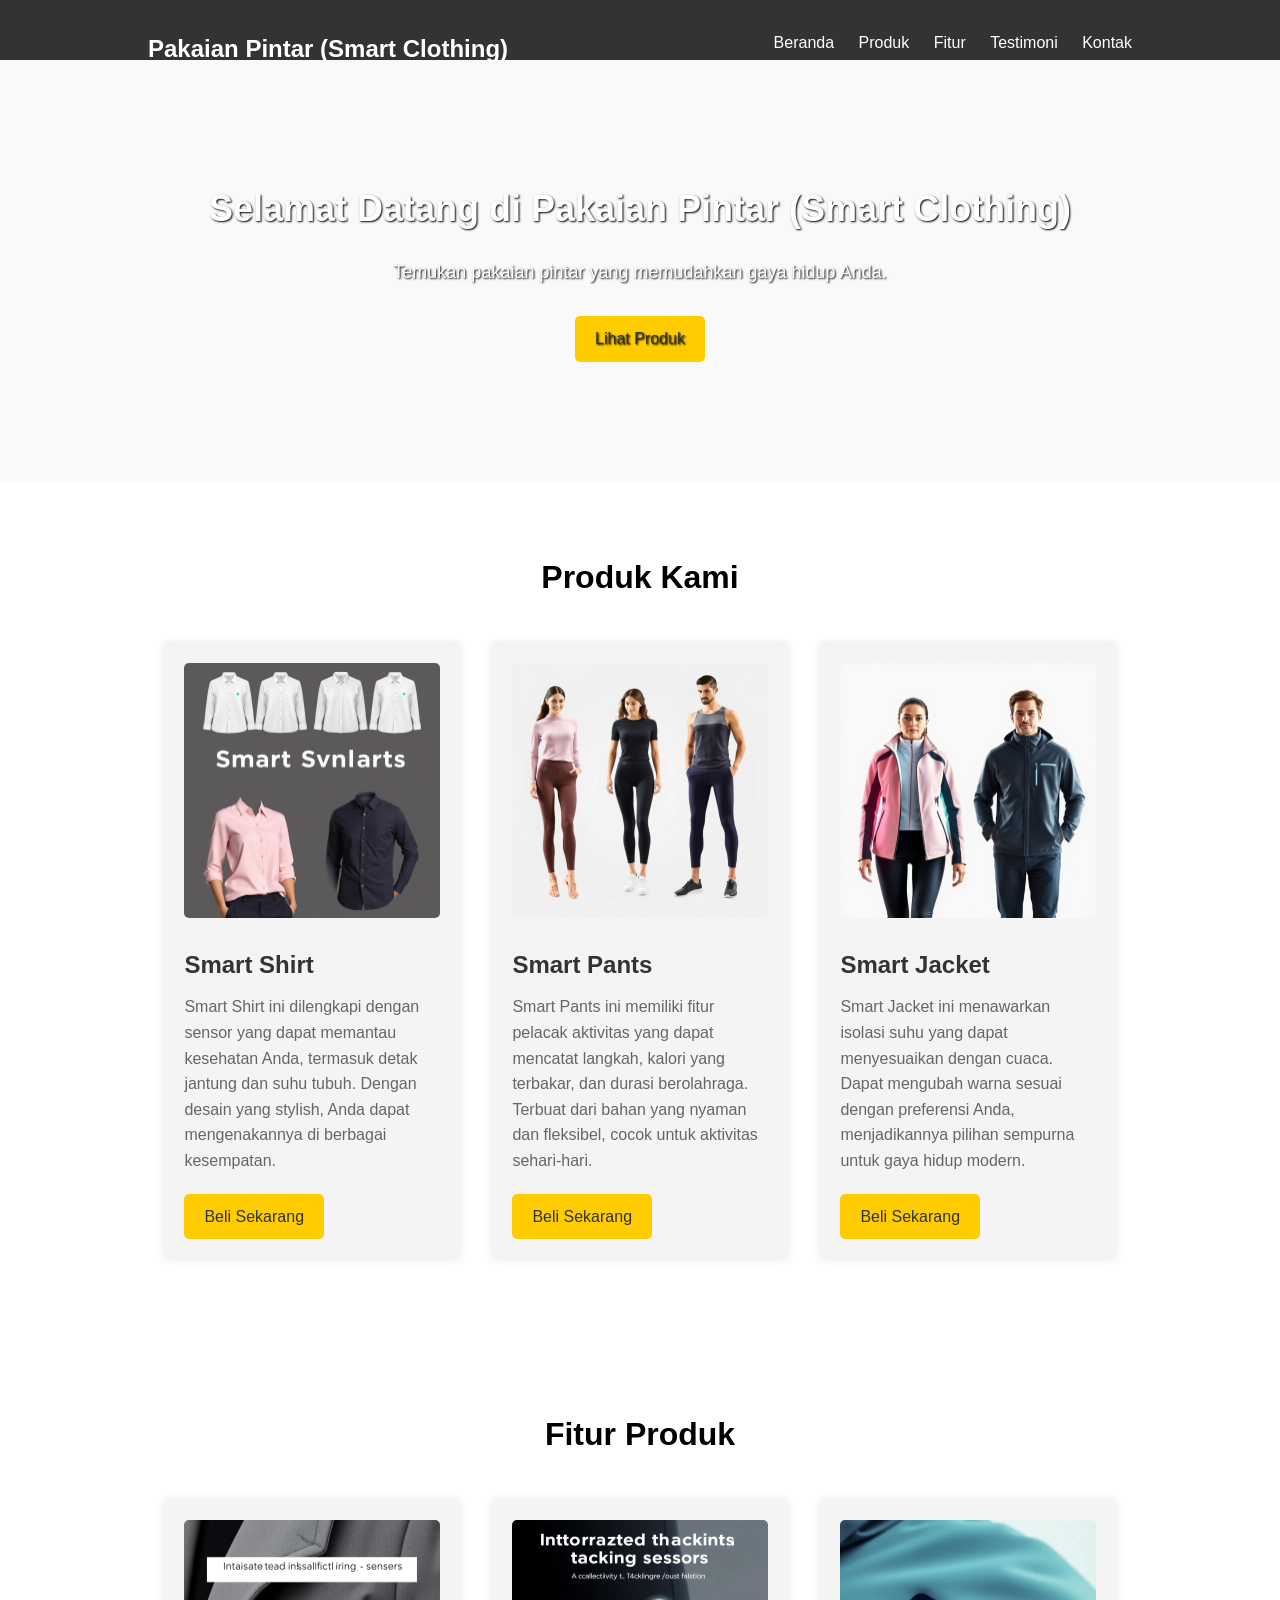
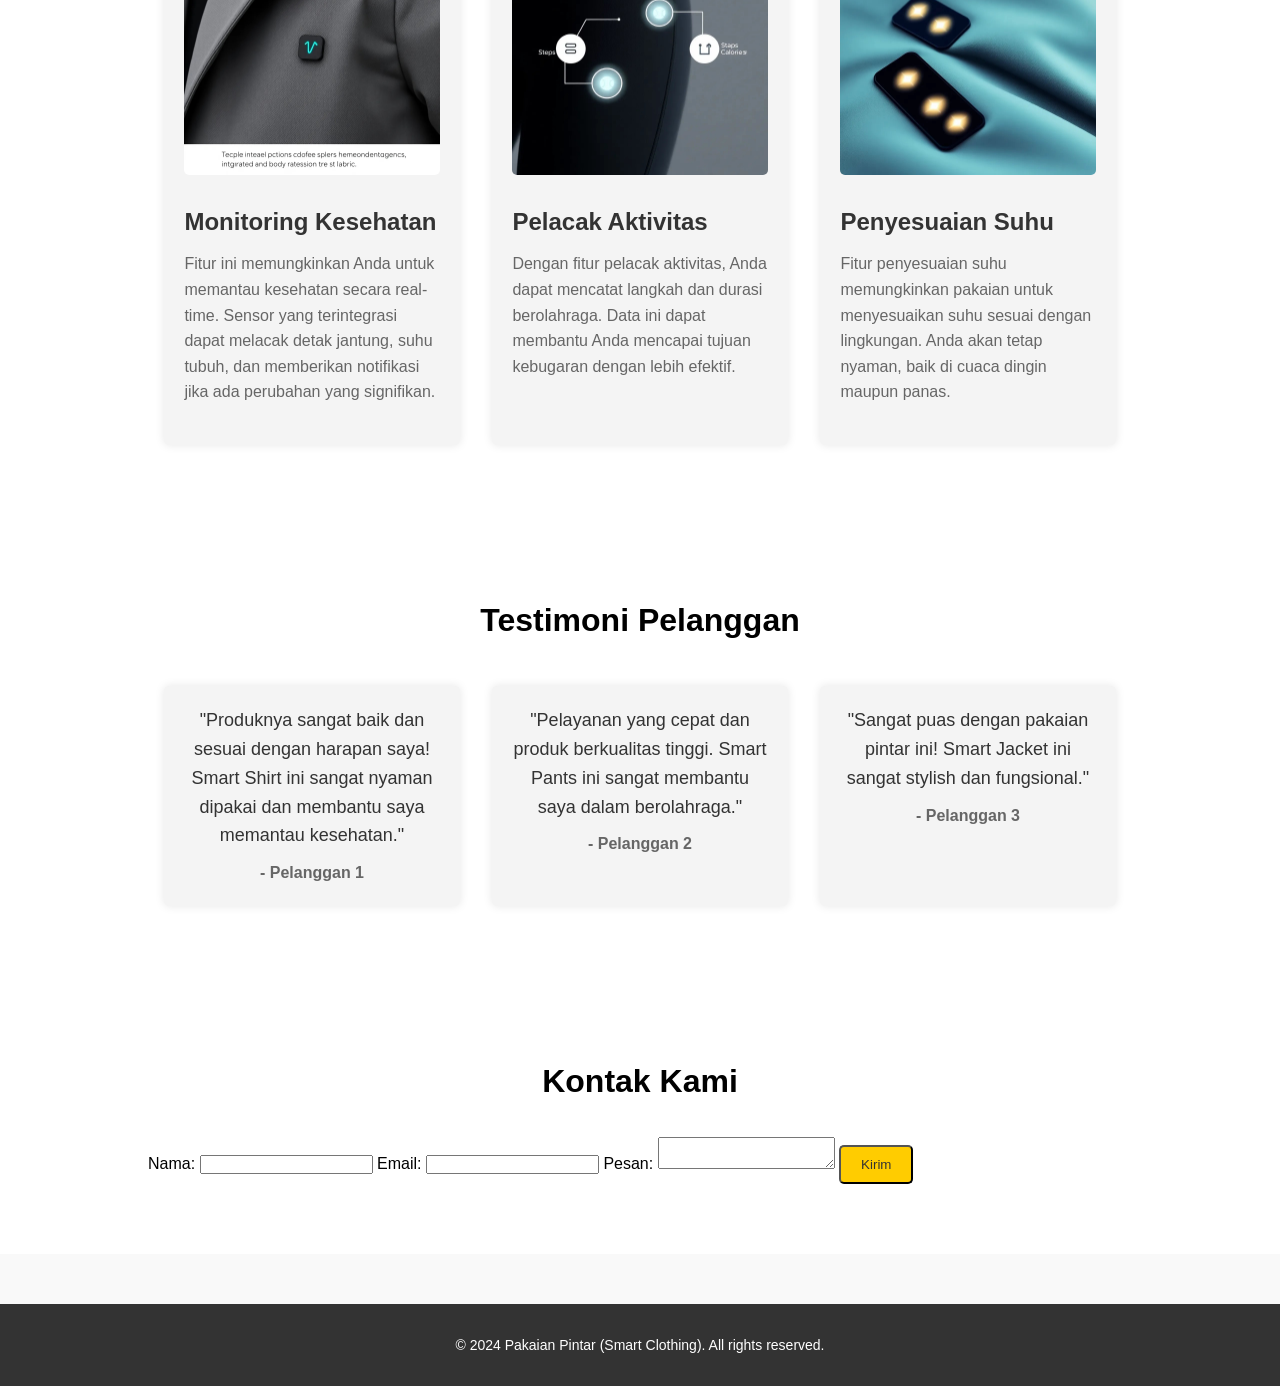
==== Tubes/index.html @ 6e7f2042 "update" ====
<!DOCTYPE html>
<html lang="id">
<head>
    <meta charset="UTF-8">
    <meta name="viewport" content="width=device-width, initial-scale=1.0">
    <title>Pakaian Pintar (Smart Clothing)</title>
    <link rel="stylesheet" href="styles.css">
</head>
<body>
    <header>
        <div class="container">
            <h1>Pakaian Pintar (Smart Clothing)</h1>
            <nav>
                <ul>
                    <li><a href="#home">Beranda</a></li>
                    <li><a href="#produk">Produk</a></li>
                    <li><a href="#fitur">Fitur</a></li>
                    <li><a href="#testimoni">Testimoni</a></li>
                    <li><a href="#kontak">Kontak</a></li>
                </ul>
            </nav>
        </div>
    </header>

    <section id="home" class="hero">
        <div class="container">
            <h2>Selamat Datang di Pakaian Pintar (Smart Clothing)</h2>
            <p>Temukan pakaian pintar yang memudahkan gaya hidup Anda.</p>
            <a href="#produk" class="btn">Lihat Produk</a>
        </div>
    </section>

    <section id="produk" class="produk">
        <div class="container">
            <h2>Produk Kami</h2>
            <div class="produk-list">
                <div class="produk-item">
                    <img src="baju.jpg" alt="Smart Shirt">
                    <h3>Smart Shirt</h3>
                    <p>Smart Shirt ini dilengkapi dengan sensor yang dapat memantau kesehatan Anda, termasuk detak jantung dan suhu tubuh. Dengan desain yang stylish, Anda dapat mengenakannya di berbagai kesempatan.</p>
                    <a href="#" class="btn">Beli Sekarang</a>
                </div>
                <div class="produk-item">
                    <img src="celana.jpg" alt="Smart Pants">
                    <h3>Smart Pants</h3>
                    <p>Smart Pants ini memiliki fitur pelacak aktivitas yang dapat mencatat langkah, kalori yang terbakar, dan durasi berolahraga. Terbuat dari bahan yang nyaman dan fleksibel, cocok untuk aktivitas sehari-hari.</p>
                    <a href="#" class="btn">Beli Sekarang</a>
                </div>
                <div class="produk-item">
                    <img src="jaket.jpg" alt="Smart Jacket">
                    <h3>Smart Jacket</h3>
                    <p>Smart Jacket ini menawarkan isolasi suhu yang dapat menyesuaikan dengan cuaca. Dapat mengubah warna sesuai dengan preferensi Anda, menjadikannya pilihan sempurna untuk gaya hidup modern.</p>
                    <a href="#" class="btn">Beli Sekarang</a>
                </div>
            </div>
        </div>
    </section>

    <section id="fitur" class="fitur">
        <div class="container">
            <h2>Fitur Produk</h2>
            <div class="fitur-list">
                <div class="fitur-item">
                    <img src="jantung.jpg" alt="Fitur Monitoring Kesehatan">
                    <h3>Monitoring Kesehatan</h3>
                    <p>Fitur ini memungkinkan Anda untuk memantau kesehatan secara real-time. Sensor yang terintegrasi dapat melacak detak jantung, suhu tubuh, dan memberikan notifikasi jika ada perubahan yang signifikan.</p>
                </div>
                <div class="fitur-item">
                    <img src="kalori.jpg" alt="Fitur Pelacak Aktivitas">
                    <h3>Pelacak Aktivitas</h3>
                    <p>Dengan fitur pelacak aktivitas, Anda dapat mencatat langkah dan durasi berolahraga. Data ini dapat membantu Anda mencapai tujuan kebugaran dengan lebih efektif.</p>
                </div>
                <div class="fitur-item">
                    <img src="suhu.jpg" alt="Fitur Penyesuaian Suhu">
                    <h3>Penyesuaian Suhu</h3>
                    <p>Fitur penyesuaian suhu memungkinkan pakaian untuk menyesuaikan suhu sesuai dengan lingkungan. Anda akan tetap nyaman, baik di cuaca dingin maupun panas.</p>
                </div>
            </div>
        </div>
    </section>

    <section id="testimoni" class="testimoni">
        <div class="container">
            <h2>Testimoni Pelanggan</h2>
            <div class="testimoni-list">
                <div class="testimoni-item">
                    <p>"Produknya sangat baik dan sesuai dengan harapan saya! Smart Shirt ini sangat nyaman dipakai dan membantu saya memantau kesehatan."</p>
                    <h3>- Pelanggan 1</h3>
                </div>
                <div class="testimoni-item">
                    <p>"Pelayanan yang cepat dan produk berkualitas tinggi. Smart Pants ini sangat membantu saya dalam berolahraga."</p>
                    <h3>- Pelanggan 2</h3>
                </div>
                <div class="testimoni-item">
                    <p>"Sangat puas dengan pakaian pintar ini! Smart Jacket ini sangat stylish dan fungsional."</p>
                    <h3>- Pelanggan 3</h3>
                </div>
            </div>
        </div>
    </section>

    <section id="kontak" class="kontak">
        <div class="container">
            <h2>Kontak Kami</h2>
            <form id="kontak-form">
                <label for="nama">Nama:</label>
                <input type="text" id="nama" name="nama" required>
                <label for="email">Email:</label>
                <input type="email" id="email" name="email" required>
                <label for="pesan">Pesan:</label>
                <textarea id="pesan" name="pesan" required></textarea>
                <button type="submit" class="btn">Kirim</button>
            </form>
        </div>
    </section>

    <footer>
        <div class="container">
            <p>&copy; 2024 Pakaian Pintar (Smart Clothing). All rights reserved.</p>
        </div>
    </footer>

    <script src="script.js"></script>
</body>
</html>
---- Tubes/styles.css ----
* {
    margin: 0;
    padding: 0;
    box-sizing: border-box;
}

body {
    font-family: 'Arial', sans-serif;
    line-height: 1.6;
    background-color: #f9f9f9;
}

.container {
    width: 80%;
    margin: 0 auto;
    padding: 20px;
}

header {
    background: #333;
    color: #fff;
    padding: 10px 0;
    position: sticky;
    top: 0;
    z-index: 1000;
}

header h1 {
    float: left;
    font-size: 24px;
}

header nav ul {
    list-style: none;
    float: right;
}

header nav ul li {
    display: inline;
    margin-left: 20px;
}

header nav ul li a {
    color: #fff;
    text-decoration: none;
    font-size: 16px;
    transition: color 0.3s;
}

header nav ul li a:hover {
    color: #ffcc00;
}

.hero {
    background: url('https://media.istockphoto.com/id/2116411896/id/foto/ayah-muda-dan-putranya-dengan-kaos-merah-memeluk-bantal-hijau-di-toko-ritel-dengan-senyum.jpg?s=2048x2048&w=is&k=20&c=4e9SXISkM1gYuwvFfKWmS9duzkRAlrBaqNGalY8whbc=') no-repeat center center/cover;
    color: #ffffff;
    text-shadow: 1px 1px 2px #000000;
    text-align: center;
    padding: 100px 0;
}

.hero h2 {
    font-size: 36px;
    margin-bottom: 20px;
}

.hero p {
    font-size: 18px;
    margin-bottom: 30px;
}

.btn {
    display: inline-block;
    padding: 10px 20px;
    background: #ffcc00;
    color: #333;
    text-decoration: none;
    border-radius: 5px;
    transition: background 0.3s;
}

.btn:hover {
    background: #e6b800;
}

.produk, .fitur, .testimoni, .kontak {
    padding: 50px 0;
    background-color: #fff;
}

.produk h2, .fitur h2, .testimoni h2, .kontak h2 {
    text-align: center;
    margin-bottom: 30px;
    font-size: 32px;
}

.produk-list, .fitur-list, .testimoni-list {
    display: flex;
    justify-content: space-around;
    flex-wrap: wrap;
}

.produk-item, .fitur-item, .testimoni-item {
    background: #f4f4f4;
    padding: 20px;
    border-radius: 5px;
    margin: 10px;
    width: 30%;
    box-shadow: 0 0 10px rgba(0, 0, 0, 0.1);
    transition: transform 0.3s;
}

.produk-item:hover, .fitur-item:hover, .testimoni-item:hover {
    transform: translateY(-10px);
}

.produk-item img, .fitur-item img {
    max-width: 100%;
    height: auto;
    margin-bottom: 20px;
    border-radius: 5px;
}

.produk-item h3, .fitur-item h3 {
    font-size: 24px;
    margin-bottom: 10px;
    color: #333;
}

.produk-item p, .fitur-item p {
    margin-bottom: 20px;
    color: #666;
}

.testimoni-item {
    text-align: center;
}

.testimoni-item p {
    font-size: 18px;
    margin-bottom: 10px;
    color: #333;
}

.testimoni-item h3 {
    font-size: 16px;
    color: #666;
}

.kontak-form {
    max-width: 600px;
    margin: 0 auto;
}

.kontak-form label {
    display: block;
    margin-bottom: 5px;
    font-weight: bold;
    color: #333;
}

.kontak-form input, .kontak-form textarea {
    width: 100%;
    padding: 10px;
    margin-bottom: 20px;
    border: 1px solid #ccc;
    border-radius: 5px;
    font-size: 16px;
}

footer {
    background: #333;
    color: #fff;
    text-align: center;
    padding: 10px 0;
    margin-top: 50px;
}

footer p {
    font-size: 14px;
}
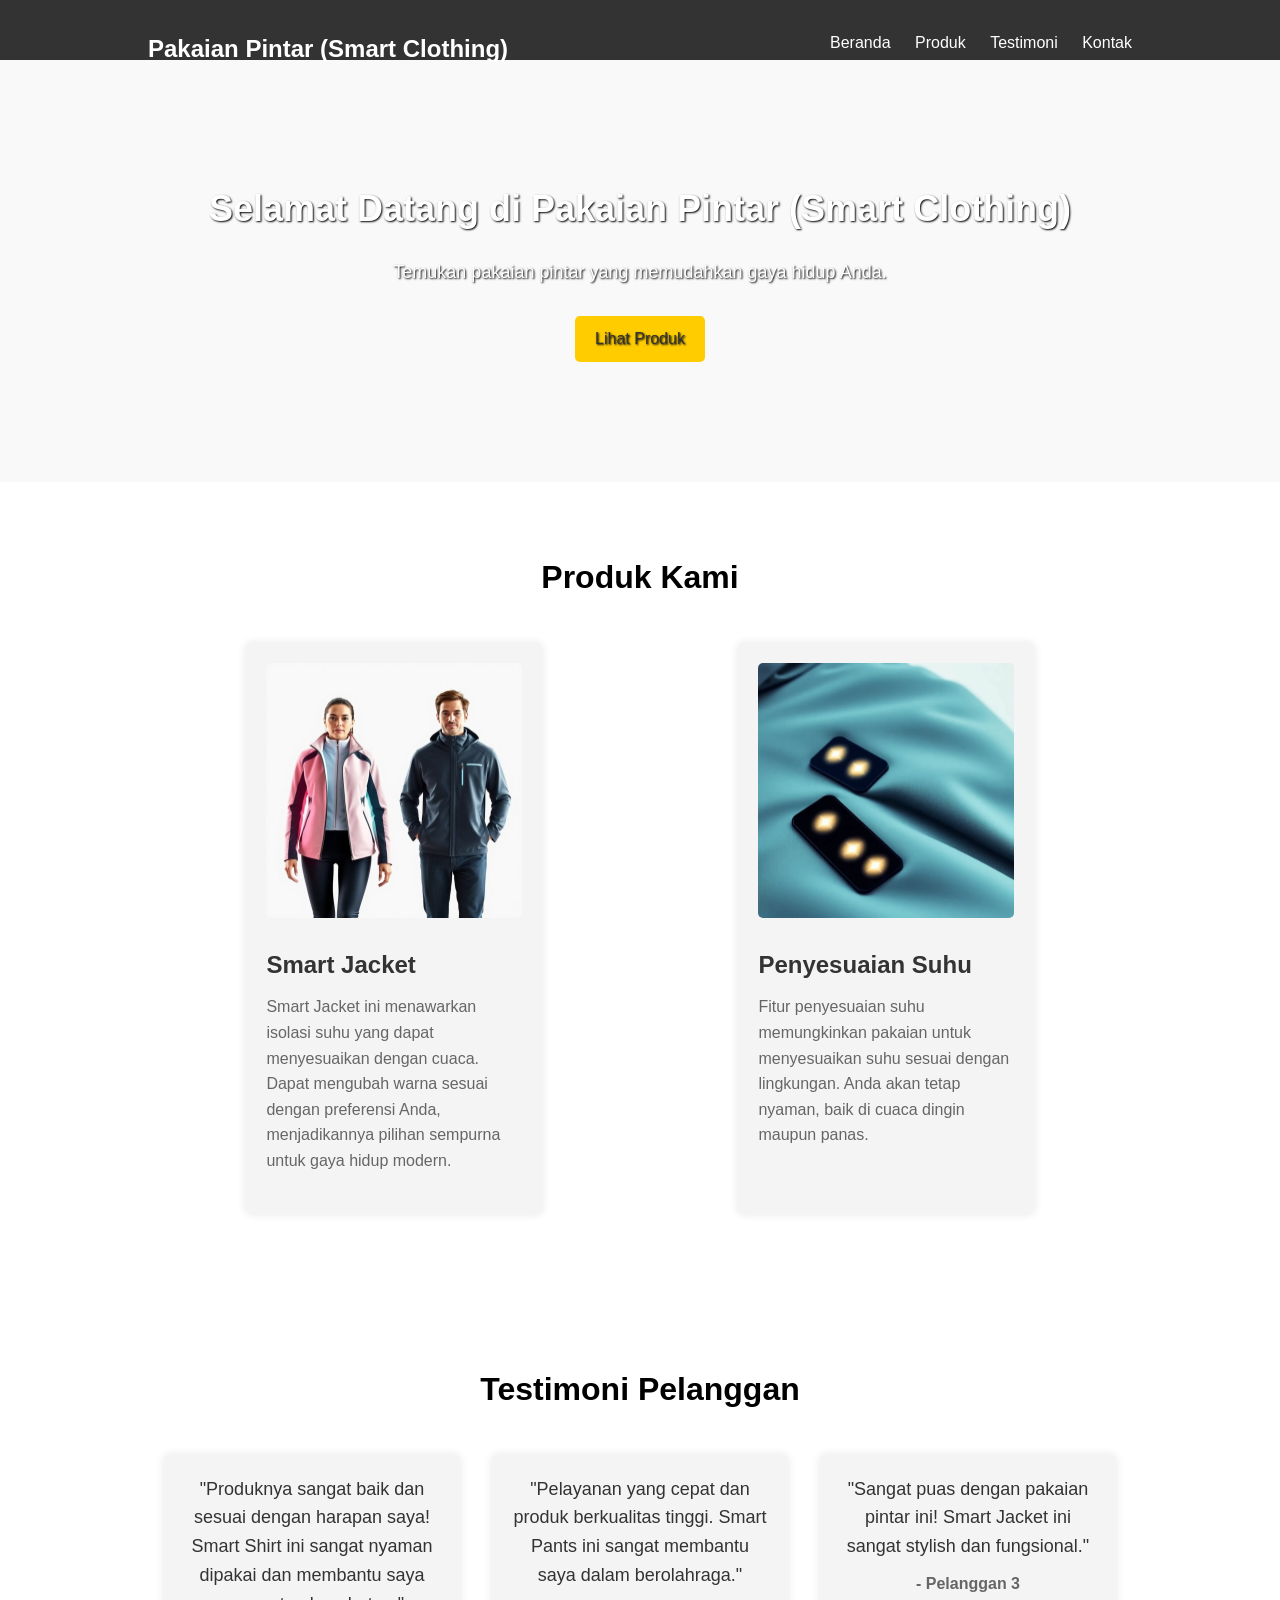
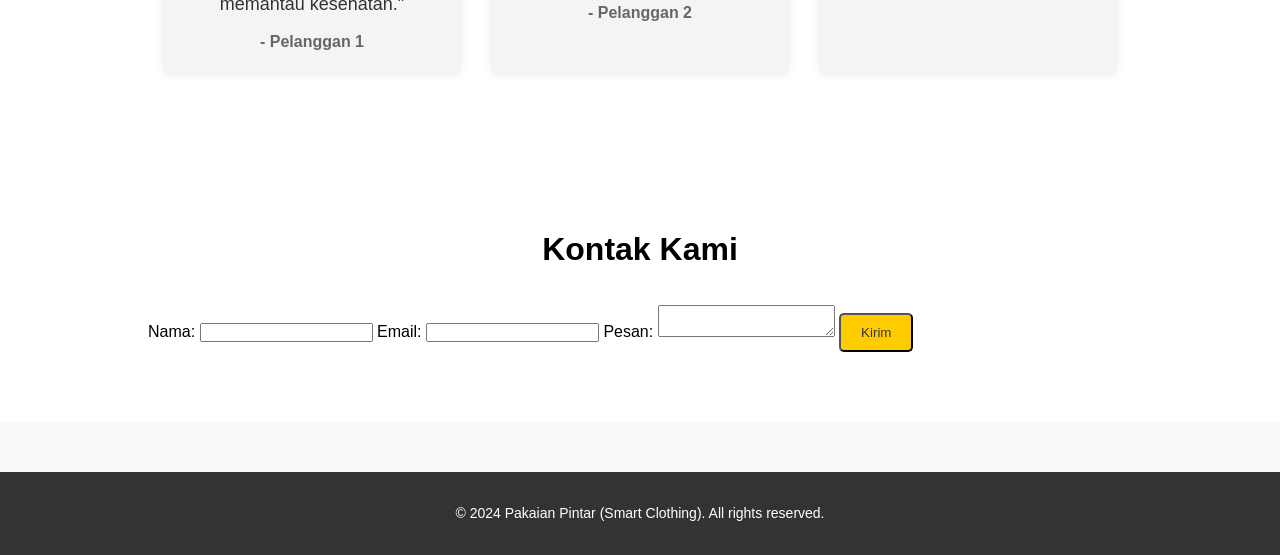
==== commit 455190e4: "update" ====
--- a/Tubes/index.html
+++ b/Tubes/index.html
@@ -13,8 +13,7 @@
             <nav>
                 <ul>
                     <li><a href="#home">Beranda</a></li>
-                    <li><a href="#produk">Produk</a></li>
-                    <li><a href="#fitur">Fitur</a></li>
+                    <li><a href="#produk & fitur">Produk</a></li>
                     <li><a href="#testimoni">Testimoni</a></li>
                     <li><a href="#kontak">Kontak</a></li>
                 </ul>
@@ -26,49 +25,18 @@
         <div class="container">
             <h2>Selamat Datang di Pakaian Pintar (Smart Clothing)</h2>
             <p>Temukan pakaian pintar yang memudahkan gaya hidup Anda.</p>
-            <a href="#produk" class="btn">Lihat Produk</a>
+            <a href="#produk & fitur" class="btn">Lihat Produk</a>
         </div>
     </section>
 
-    <section id="produk" class="produk">
+    <section id="produk & fitur" class="produk">
         <div class="container">
             <h2>Produk Kami</h2>
             <div class="produk-list">
                 <div class="produk-item">
-                    <img src="baju.jpg" alt="Smart Shirt">
-                    <h3>Smart Shirt</h3>
-                    <p>Smart Shirt ini dilengkapi dengan sensor yang dapat memantau kesehatan Anda, termasuk detak jantung dan suhu tubuh. Dengan desain yang stylish, Anda dapat mengenakannya di berbagai kesempatan.</p>
-                    <a href="#" class="btn">Beli Sekarang</a>
-                </div>
-                <div class="produk-item">
-                    <img src="celana.jpg" alt="Smart Pants">
-                    <h3>Smart Pants</h3>
-                    <p>Smart Pants ini memiliki fitur pelacak aktivitas yang dapat mencatat langkah, kalori yang terbakar, dan durasi berolahraga. Terbuat dari bahan yang nyaman dan fleksibel, cocok untuk aktivitas sehari-hari.</p>
-                    <a href="#" class="btn">Beli Sekarang</a>
-                </div>
-                <div class="produk-item">
                     <img src="jaket.jpg" alt="Smart Jacket">
                     <h3>Smart Jacket</h3>
                     <p>Smart Jacket ini menawarkan isolasi suhu yang dapat menyesuaikan dengan cuaca. Dapat mengubah warna sesuai dengan preferensi Anda, menjadikannya pilihan sempurna untuk gaya hidup modern.</p>
-                    <a href="#" class="btn">Beli Sekarang</a>
-                </div>
-            </div>
-        </div>
-    </section>
-
-    <section id="fitur" class="fitur">
-        <div class="container">
-            <h2>Fitur Produk</h2>
-            <div class="fitur-list">
-                <div class="fitur-item">
-                    <img src="jantung.jpg" alt="Fitur Monitoring Kesehatan">
-                    <h3>Monitoring Kesehatan</h3>
-                    <p>Fitur ini memungkinkan Anda untuk memantau kesehatan secara real-time. Sensor yang terintegrasi dapat melacak detak jantung, suhu tubuh, dan memberikan notifikasi jika ada perubahan yang signifikan.</p>
-                </div>
-                <div class="fitur-item">
-                    <img src="kalori.jpg" alt="Fitur Pelacak Aktivitas">
-                    <h3>Pelacak Aktivitas</h3>
-                    <p>Dengan fitur pelacak aktivitas, Anda dapat mencatat langkah dan durasi berolahraga. Data ini dapat membantu Anda mencapai tujuan kebugaran dengan lebih efektif.</p>
                 </div>
                 <div class="fitur-item">
                     <img src="suhu.jpg" alt="Fitur Penyesuaian Suhu">
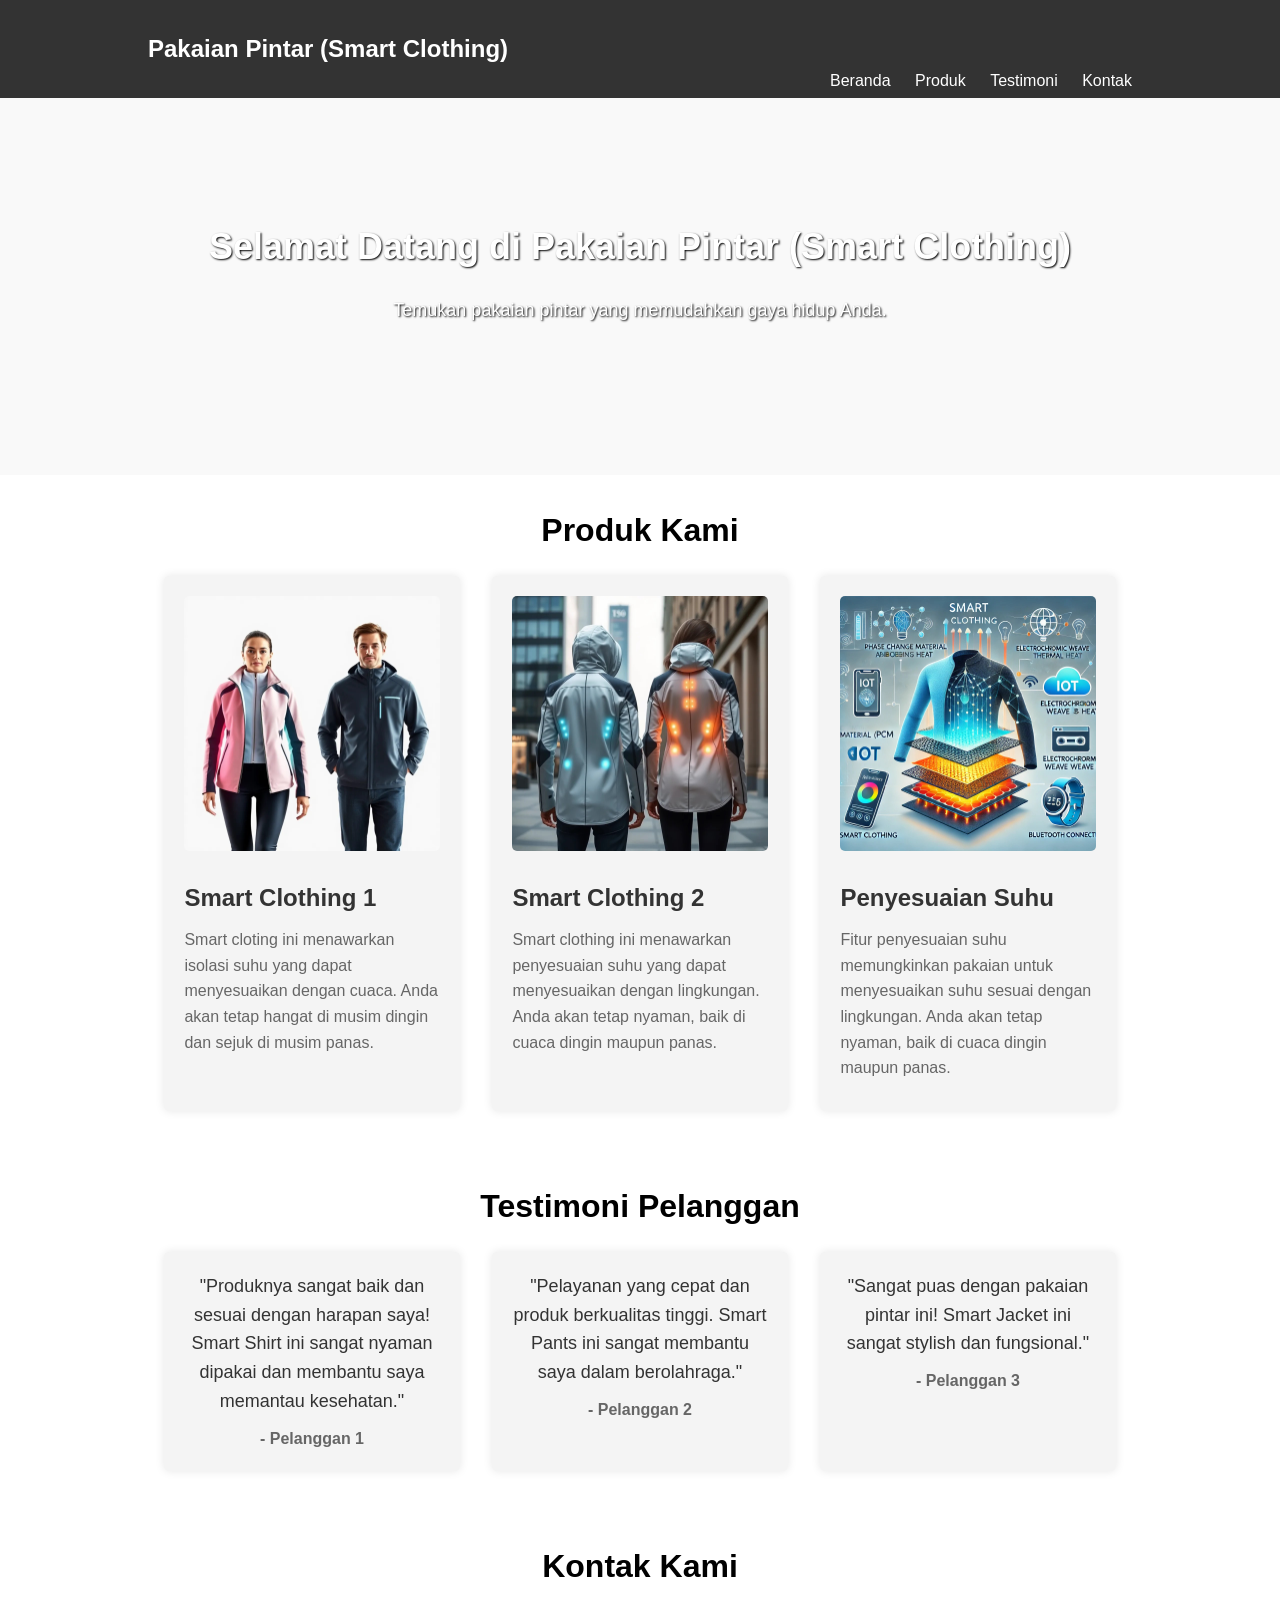
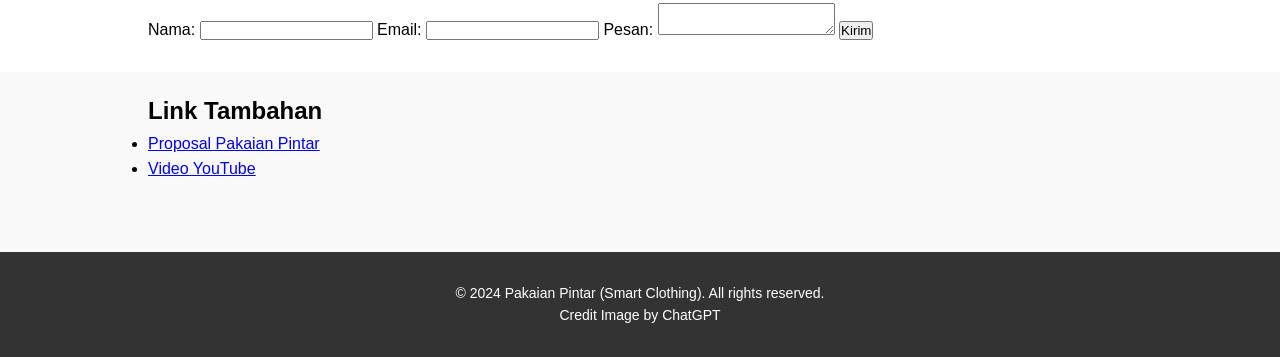
==== commit 1898e084: "up" ====
--- a/Tubes/index.html
+++ b/Tubes/index.html
@@ -9,11 +9,11 @@
 <body>
     <header>
         <div class="container">
-            <h1>Pakaian Pintar (Smart Clothing)</h1>
+            <h2>Pakaian Pintar (Smart Clothing)</h2>
             <nav>
                 <ul>
                     <li><a href="#home">Beranda</a></li>
-                    <li><a href="#produk & fitur">Produk</a></li>
+                    <li><a href="#produk">Produk</a></li>
                     <li><a href="#testimoni">Testimoni</a></li>
                     <li><a href="#kontak">Kontak</a></li>
                 </ul>
@@ -25,18 +25,22 @@
         <div class="container">
             <h2>Selamat Datang di Pakaian Pintar (Smart Clothing)</h2>
             <p>Temukan pakaian pintar yang memudahkan gaya hidup Anda.</p>
-            <a href="#produk & fitur" class="btn">Lihat Produk</a>
         </div>
     </section>
 
-    <section id="produk & fitur" class="produk">
+    <section id="produk" class="produk">
         <div class="container">
             <h2>Produk Kami</h2>
             <div class="produk-list">
                 <div class="produk-item">
                     <img src="jaket.jpg" alt="Smart Jacket">
-                    <h3>Smart Jacket</h3>
-                    <p>Smart Jacket ini menawarkan isolasi suhu yang dapat menyesuaikan dengan cuaca. Dapat mengubah warna sesuai dengan preferensi Anda, menjadikannya pilihan sempurna untuk gaya hidup modern.</p>
+                    <h3>Smart Clothing 1</h3>
+                    <p>Smart cloting ini menawarkan isolasi suhu yang dapat menyesuaikan dengan cuaca. Anda akan tetap hangat di musim dingin dan sejuk di musim panas.</p>
+                </div>
+                <div class="pakaian-item">
+                    <img src="pakaian.jpg" alt="Fitur Penyesuaian Suhu">
+                    <h3>Smart Clothing 2</h3>
+                    <p>Smart clothing ini menawarkan penyesuaian suhu yang dapat menyesuaikan dengan lingkungan. Anda akan tetap nyaman, baik di cuaca dingin maupun panas.</p>
                 </div>
                 <div class="fitur-item">
                     <img src="suhu.jpg" alt="Fitur Penyesuaian Suhu">
@@ -82,9 +86,20 @@
         </div>
     </section>
 
+    <section id="links" class="links">
+        <div class="container">
+            <h2>Link Tambahan</h2>
+            <ul>
+                <li><a href="https://www.overleaf.com/project/675e897e210511cedb65fc3d" target="_blank">Proposal Pakaian Pintar</a></li>
+                <li><a href="https://youtu.be/Jfxy8TkUR9M?si=tGbw7Kemmj2REtax" target="_blank">Video YouTube</a></li>
+            </ul>
+        </div>
+    </section>
+
     <footer>
         <div class="container">
             <p>&copy; 2024 Pakaian Pintar (Smart Clothing). All rights reserved.</p>
+            <p>Credit Image by ChatGPT</p>
         </div>
     </footer>
 
--- a/Tubes/styles.css
+++ b/Tubes/styles.css
@@ -69,38 +69,24 @@
     margin-bottom: 30px;
 }
 
-.btn {
-    display: inline-block;
-    padding: 10px 20px;
-    background: #ffcc00;
-    color: #333;
-    text-decoration: none;
-    border-radius: 5px;
-    transition: background 0.3s;
-}
-
-.btn:hover {
-    background: #e6b800;
-}
-
-.produk, .fitur, .testimoni, .kontak {
-    padding: 50px 0;
+.produk, .testimoni, .kontak {
+    padding: 10px 0;
     background-color: #fff;
 }
 
-.produk h2, .fitur h2, .testimoni h2, .kontak h2 {
+.produk h2, .testimoni h2, .kontak h2 {
     text-align: center;
-    margin-bottom: 30px;
+    margin-bottom: 10px;
     font-size: 32px;
 }
 
-.produk-list, .fitur-list, .testimoni-list {
+.produk-list, .testimoni-list {
     display: flex;
     justify-content: space-around;
     flex-wrap: wrap;
 }
 
-.produk-item, .fitur-item, .testimoni-item {
+.produk-item, .fitur-item, .pakaian-item, .testimoni-item {
     background: #f4f4f4;
     padding: 20px;
     border-radius: 5px;
@@ -110,25 +96,25 @@
     transition: transform 0.3s;
 }
 
-.produk-item:hover, .fitur-item:hover, .testimoni-item:hover {
+.produk-item:hover, .fitur-item:hover, .pakaian-item:hover, .testimoni-item:hover {
     transform: translateY(-10px);
 }
 
-.produk-item img, .fitur-item img {
+.produk-item img, .fitur-item img, .pakaian-item img {
     max-width: 100%;
     height: auto;
     margin-bottom: 20px;
     border-radius: 5px;
 }
 
-.produk-item h3, .fitur-item h3 {
+.produk-item h3, .fitur-item h3, .pakaian-item h3 {
     font-size: 24px;
     margin-bottom: 10px;
     color: #333;
 }
 
-.produk-item p, .fitur-item p {
-    margin-bottom: 20px;
+.produk-item p, .fitur-item p, .pakaian-item p {
+    margin-bottom: 10px;
     color: #666;
 }
 
@@ -137,7 +123,7 @@
 }
 
 .testimoni-item p {
-    font-size: 18px;
+    font-size: 18px; 
     margin-bottom: 10px;
     color: #333;
 }
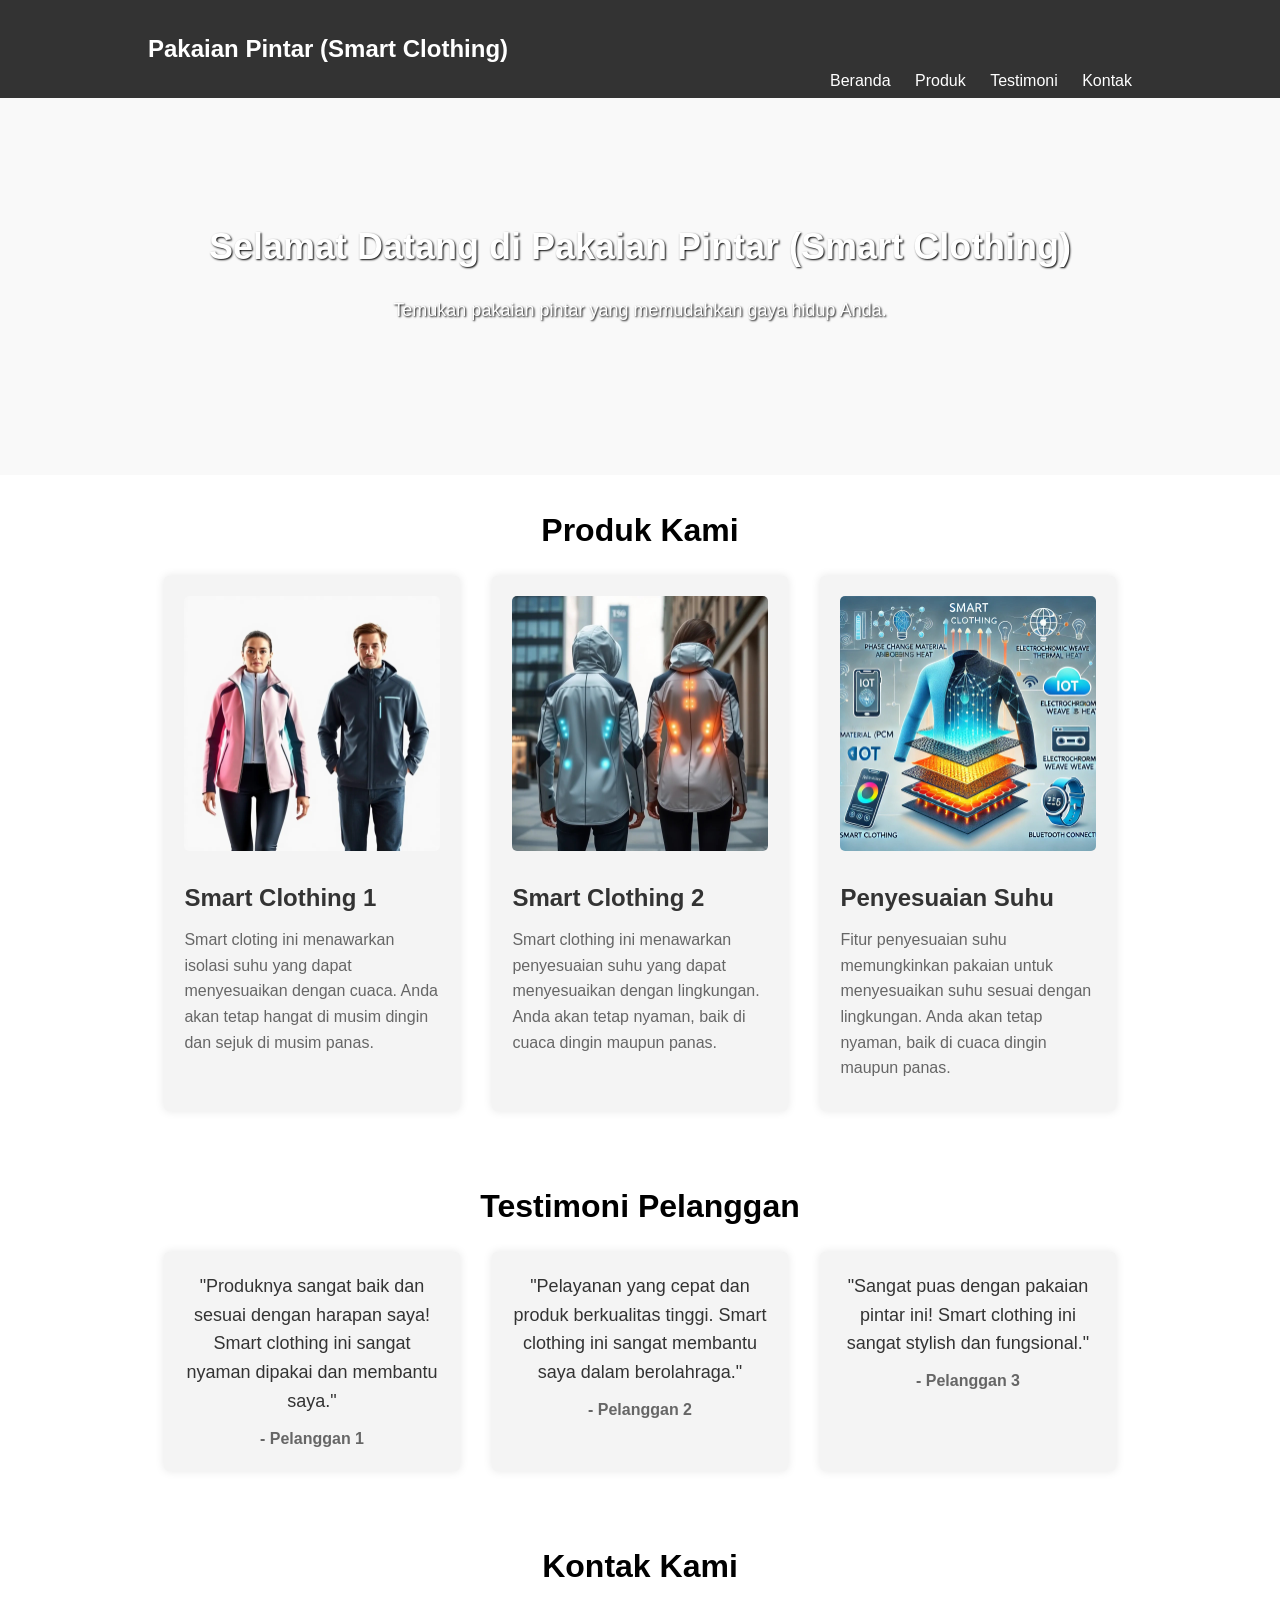
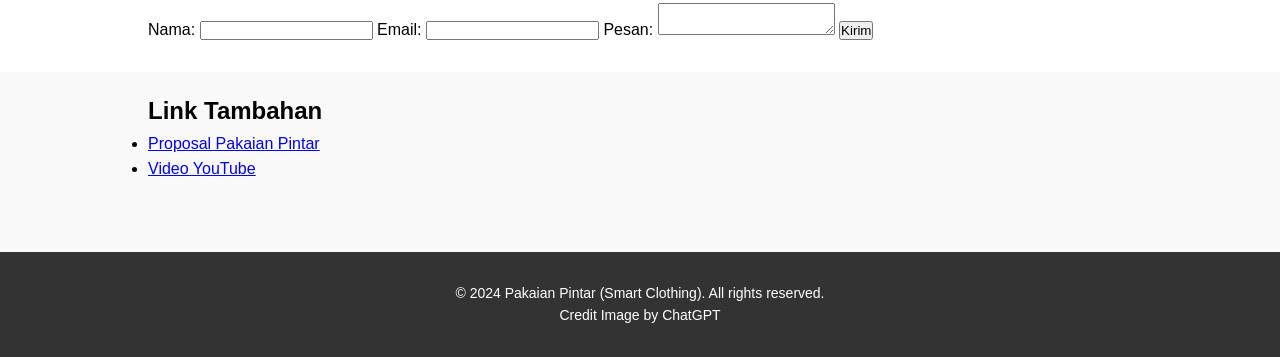
==== commit 123a9e52: "update" ====
--- a/Tubes/index.html
+++ b/Tubes/index.html
@@ -56,15 +56,15 @@
             <h2>Testimoni Pelanggan</h2>
             <div class="testimoni-list">
                 <div class="testimoni-item">
-                    <p>"Produknya sangat baik dan sesuai dengan harapan saya! Smart Shirt ini sangat nyaman dipakai dan membantu saya memantau kesehatan."</p>
+                    <p>"Produknya sangat baik dan sesuai dengan harapan saya! Smart clothing ini sangat nyaman dipakai dan membantu saya."</p>
                     <h3>- Pelanggan 1</h3>
                 </div>
                 <div class="testimoni-item">
-                    <p>"Pelayanan yang cepat dan produk berkualitas tinggi. Smart Pants ini sangat membantu saya dalam berolahraga."</p>
+                    <p>"Pelayanan yang cepat dan produk berkualitas tinggi. Smart clothing ini sangat membantu saya dalam berolahraga."</p>
                     <h3>- Pelanggan 2</h3>
                 </div>
                 <div class="testimoni-item">
-                    <p>"Sangat puas dengan pakaian pintar ini! Smart Jacket ini sangat stylish dan fungsional."</p>
+                    <p>"Sangat puas dengan pakaian pintar ini! Smart clothing  ini sangat stylish dan fungsional."</p>
                     <h3>- Pelanggan 3</h3>
                 </div>
             </div>
@@ -90,7 +90,7 @@
         <div class="container">
             <h2>Link Tambahan</h2>
             <ul>
-                <li><a href="https://www.overleaf.com/project/675e897e210511cedb65fc3d" target="_blank">Proposal Pakaian Pintar</a></li>
+                <li><a href="https://www.overleaf.com/read/vtrpdbsqqxzb#44e91e" target="_blank">Proposal Pakaian Pintar</a></li>
                 <li><a href="https://youtu.be/Jfxy8TkUR9M?si=tGbw7Kemmj2REtax" target="_blank">Video YouTube</a></li>
             </ul>
         </div>
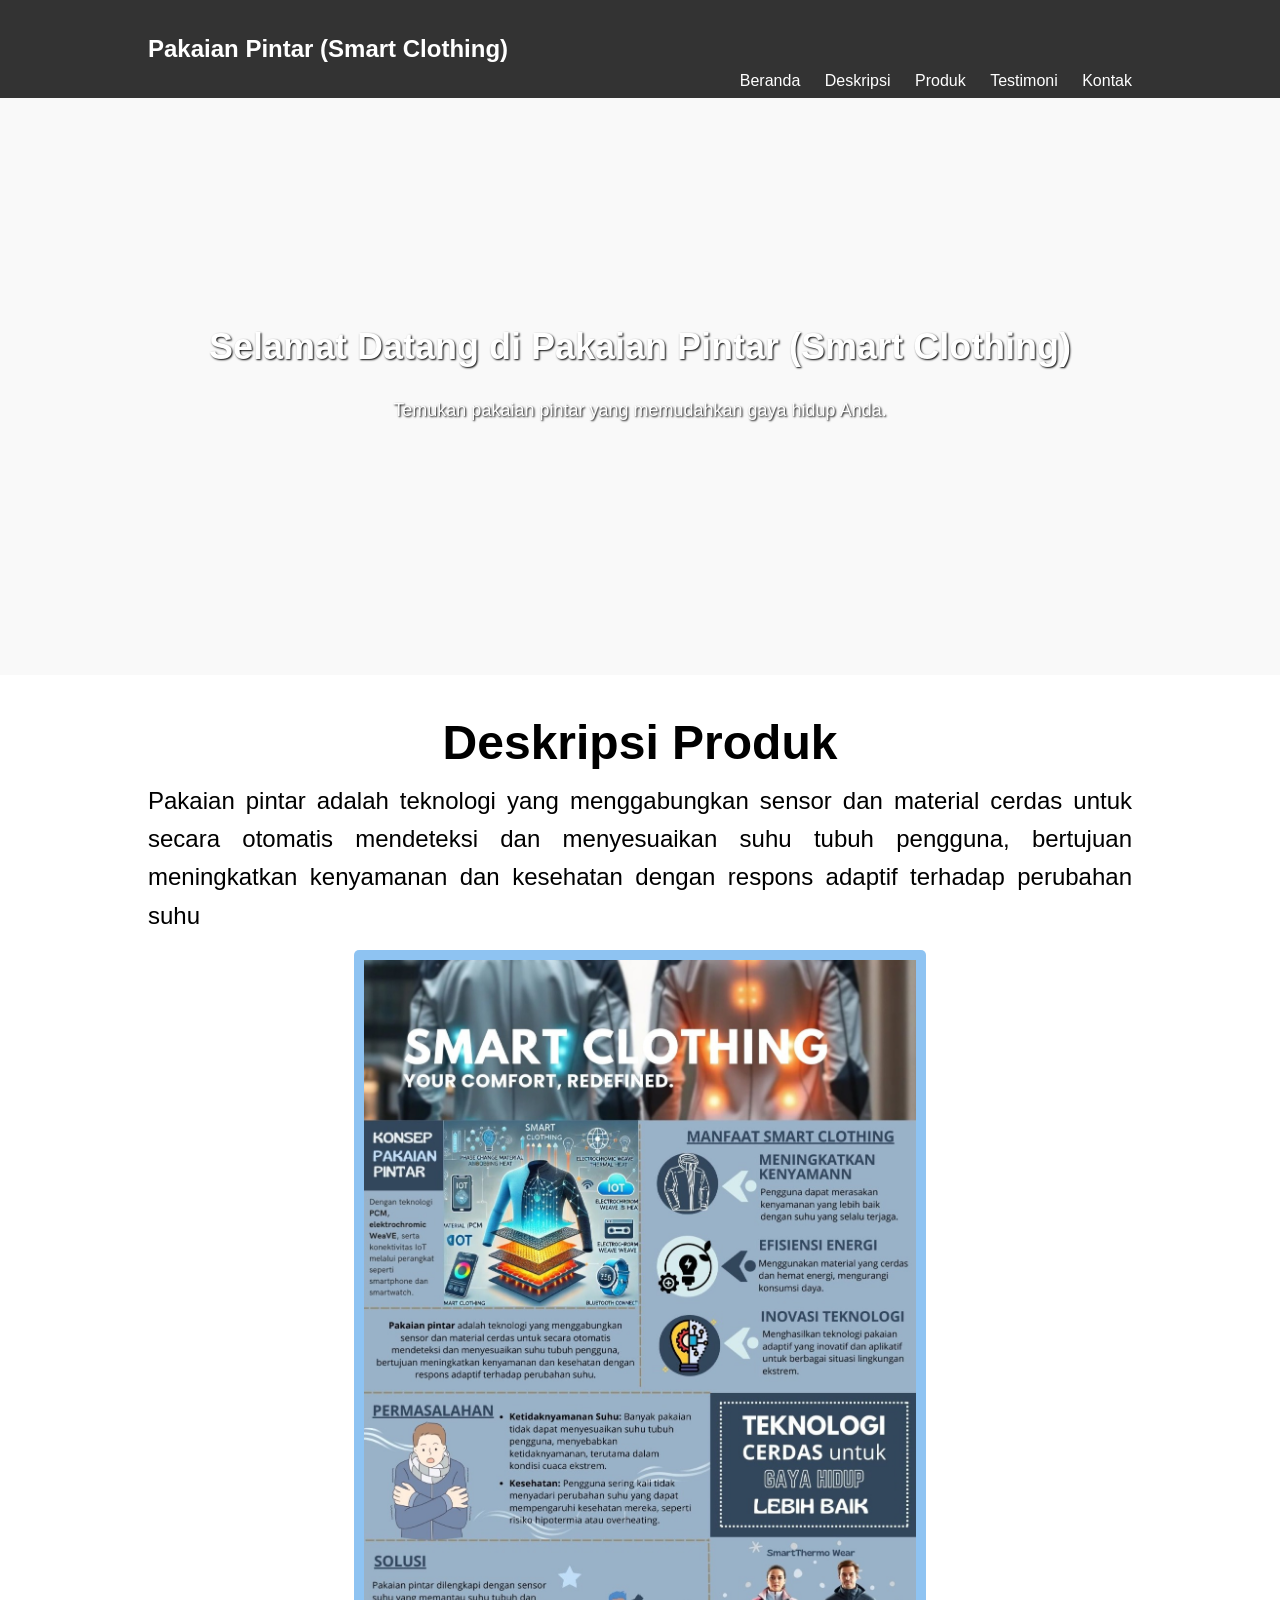
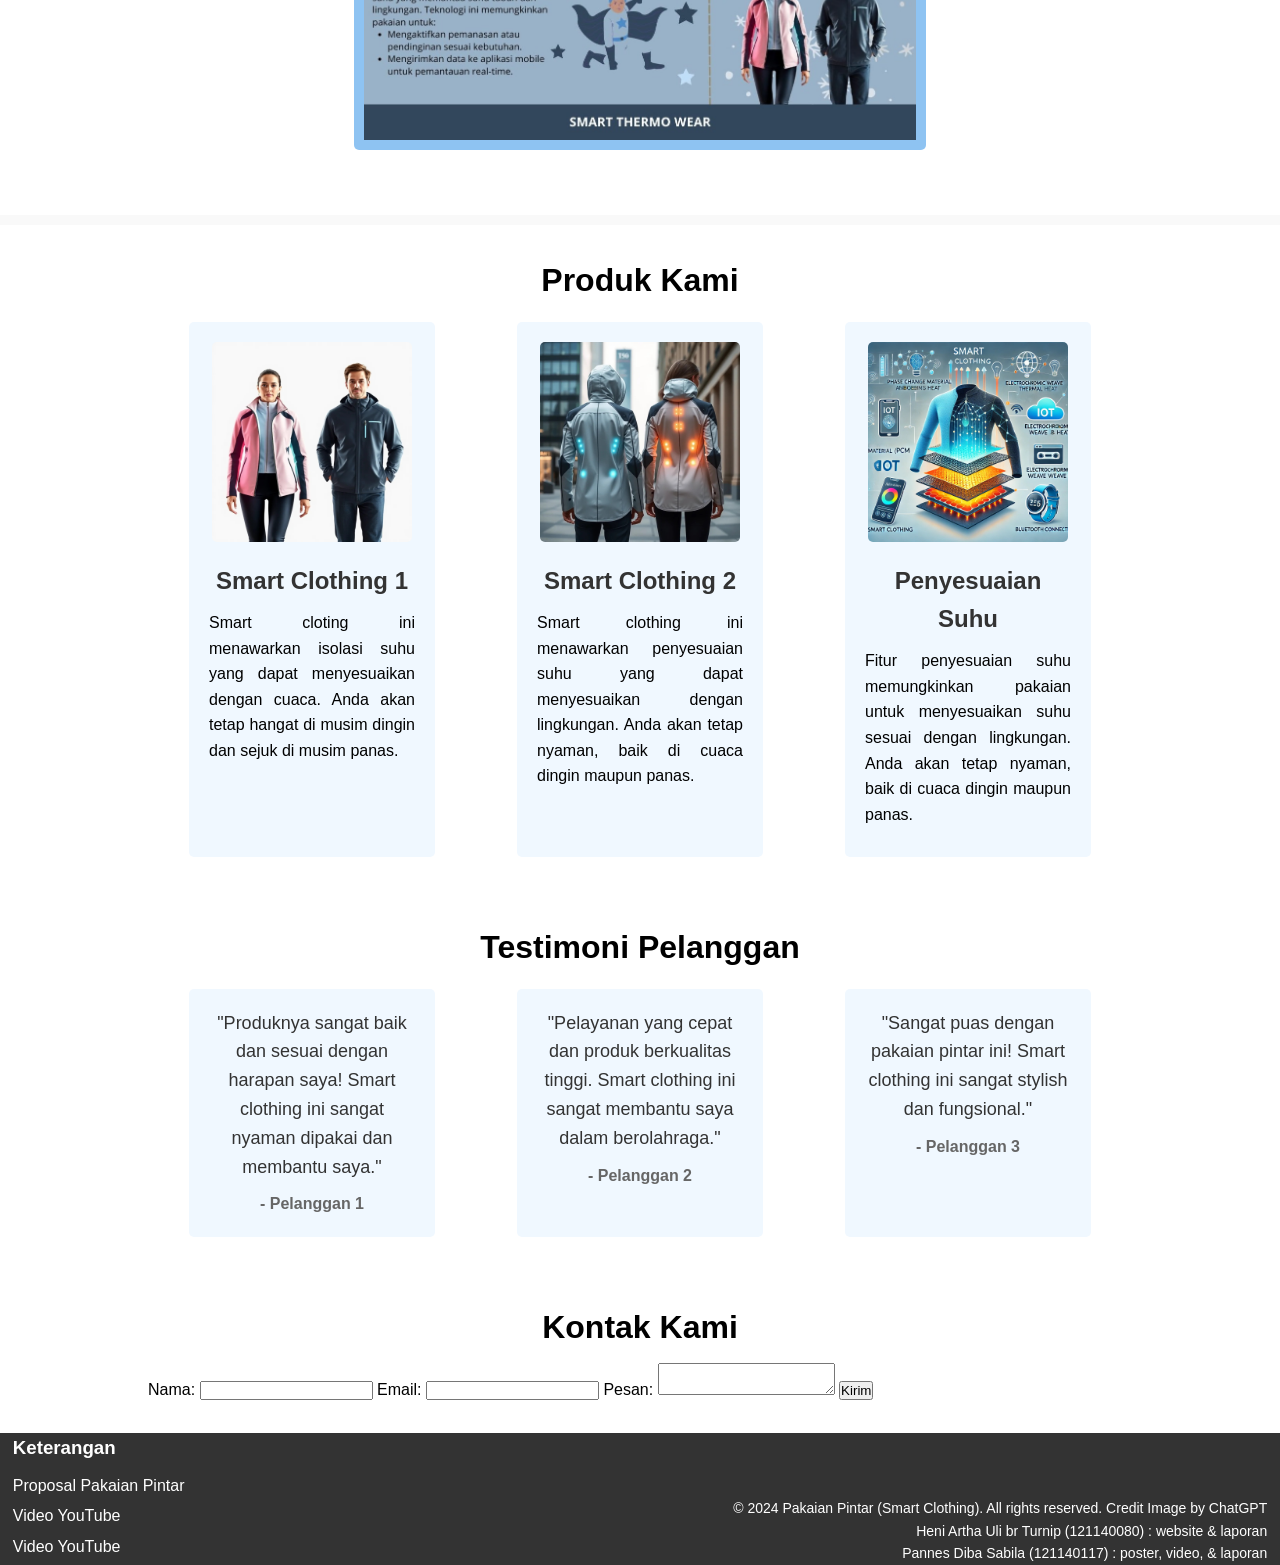
==== commit 93cedda9: "add product description section and update footer layout" ====
--- a/Tubes/index.html
+++ b/Tubes/index.html
@@ -13,6 +13,7 @@
             <nav>
                 <ul>
                     <li><a href="#home">Beranda</a></li>
+                    <li><a href="#deskripsi">Deskripsi</a></li>
                     <li><a href="#produk">Produk</a></li>
                     <li><a href="#testimoni">Testimoni</a></li>
                     <li><a href="#kontak">Kontak</a></li>
@@ -28,6 +29,18 @@
         </div>
     </section>
 
+    <section id="deskripsi" class="deskripsi">
+        <div class="container">
+            <h2>Deskripsi Produk</h2>
+            <p> Pakaian pintar adalah teknologi yang menggabungkan
+                sensor dan material cerdas untuk secara otomatis
+                mendeteksi dan menyesuaikan suhu tubuh pengguna,
+                bertujuan meningkatkan kenyamanan dan kesehatan dengan
+                respons adaptif terhadap perubahan suhu</p>
+            <img src="poster.jpg" alt="poster">
+        </div>
+    </section>
+
     <section id="produk" class="produk">
         <div class="container">
             <h2>Produk Kami</h2>
@@ -38,7 +51,7 @@
                     <p>Smart cloting ini menawarkan isolasi suhu yang dapat menyesuaikan dengan cuaca. Anda akan tetap hangat di musim dingin dan sejuk di musim panas.</p>
                 </div>
                 <div class="pakaian-item">
-                    <img src="pakaian.jpg" alt="Fitur Penyesuaian Suhu">
+                    <img src="pakaian.jpg" alt="Pakaian Pintar">
                     <h3>Smart Clothing 2</h3>
                     <p>Smart clothing ini menawarkan penyesuaian suhu yang dapat menyesuaikan dengan lingkungan. Anda akan tetap nyaman, baik di cuaca dingin maupun panas.</p>
                 </div>
@@ -86,22 +99,23 @@
         </div>
     </section>
 
-    <section id="links" class="links">
-        <div class="container">
-            <h2>Link Tambahan</h2>
-            <ul>
-                <li><a href="https://www.overleaf.com/read/vtrpdbsqqxzb#44e91e" target="_blank">Proposal Pakaian Pintar</a></li>
-                <li><a href="https://youtu.be/Jfxy8TkUR9M?si=tGbw7Kemmj2REtax" target="_blank">Video YouTube</a></li>
-            </ul>
+    <footer>
+        <div class="container footer-container">
+            <div class="footer-left">
+                <h3>Keterangan</h3>
+                <ul>
+                    <li><a href="https://www.overleaf.com/read/vtrpdbsqqxzb#44e91e" target="_blank">Proposal Pakaian Pintar</a></li>
+                    <li><a href="https://youtu.be/Jfxy8TkUR9M?si=tGbw7Kemmj2REtax" target="_blank">Video YouTube</a></li>
+                    <li><a href="https://drive.google.com/drive/folders/1NkgT7cQKwZ7mFbqlarhOQmBNJWiSAR_3?usp=sharing" target="_blank">Video YouTube</a></li>
+                </ul>
+            </div>
+            <div class="footer-right">
+                <p>&copy; 2024 Pakaian Pintar (Smart Clothing). All rights reserved. Credit Image by ChatGPT</p>
+                <p>Heni Artha Uli br Turnip (121140080) : website & laporan</p>
+                <p>Pannes Diba Sabila (121140117) : poster, video, & laporan</p>
+            </div>
         </div>
-    </section>
-
-    <footer>
-        <div class="container">
-            <p>&copy; 2024 Pakaian Pintar (Smart Clothing). All rights reserved.</p>
-            <p>Credit Image by ChatGPT</p>
-        </div>
-    </footer>
+    </footer>    
 
     <script src="script.js"></script>
 </body>
--- a/Tubes/styles.css
+++ b/Tubes/styles.css
@@ -56,7 +56,7 @@
     color: #ffffff;
     text-shadow: 1px 1px 2px #000000;
     text-align: center;
-    padding: 100px 0;
+    padding: 200px 0;
 }
 
 .hero h2 {
@@ -69,12 +69,12 @@
     margin-bottom: 30px;
 }
 
-.produk, .testimoni, .kontak {
+.produk, .deskripsi, .testimoni, .kontak {
     padding: 10px 0;
     background-color: #fff;
 }
 
-.produk h2, .testimoni h2, .kontak h2 {
+.produk h2, .deskripsi, .testimoni h2, .kontak h2 {
     text-align: center;
     margin-bottom: 10px;
     font-size: 32px;
@@ -90,19 +90,31 @@
     background: #f4f4f4;
     padding: 20px;
     border-radius: 5px;
-    margin: 10px;
-    width: 30%;
-    box-shadow: 0 0 10px rgba(0, 0, 0, 0.1);
+    margin: 5px;
+    width: 25%;
     transition: transform 0.3s;
+    background-color: aliceblue;
 }
 
 .produk-item:hover, .fitur-item:hover, .pakaian-item:hover, .testimoni-item:hover {
     transform: translateY(-10px);
 }
 
+.deskripsi img {
+    max-width: 100%;
+    height: 800px;
+    margin-bottom: 20px;
+    border-radius: 5px;
+    background-color: rgba(100, 173, 237, 0.727);
+    padding: 10px;
+}
+
 .produk-item img, .fitur-item img, .pakaian-item img {
     max-width: 100%;
-    height: auto;
+    display: block;
+    margin-left: auto;
+    margin-right: auto;
+    height: 200px;
     margin-bottom: 20px;
     border-radius: 5px;
 }
@@ -111,11 +123,20 @@
     font-size: 24px;
     margin-bottom: 10px;
     color: #333;
+    text-align: center;
+}
+
+.deskripsi p {
+    font-size: 24px;
+    margin-bottom: 15px;
+    color: black;
+    text-align: justify;
 }
 
 .produk-item p, .fitur-item p, .pakaian-item p {
     margin-bottom: 10px;
-    color: #666;
+    color: black;
+    text-align: justify;
 }
 
 .testimoni-item {
@@ -154,14 +175,54 @@
     font-size: 16px;
 }
 
+footer p {
+    font-size: 14px;
+}
+
 footer {
     background: #333;
     color: #fff;
-    text-align: center;
-    padding: 10px 0;
-    margin-top: 50px;
-}
-
-footer p {
-    font-size: 14px;
-}
+    text-align: left;
+    padding: 0;
+}
+
+.footer-container {
+    width: 98%;
+    display: flex;
+    justify-content: space-between;
+    align-items: flex-end;
+    padding: 0;
+}
+
+.footer-left {
+    flex: 1;
+    padding-left: 0;
+}
+
+.footer-right {
+    text-align: right;
+    padding-right: 0;
+}
+
+.footer-left h3 {
+    margin-bottom: 10px;
+}
+
+.footer-left ul {
+    list-style: none;
+    padding: 0;
+    margin: 0;
+}
+
+.footer-left ul li {
+    margin-bottom: 5px;
+}
+
+.footer-left ul li a {
+    color: #fff;
+    text-decoration: none;
+}
+
+.footer-left ul li a:hover {
+    color: #2f00ffcb;
+}
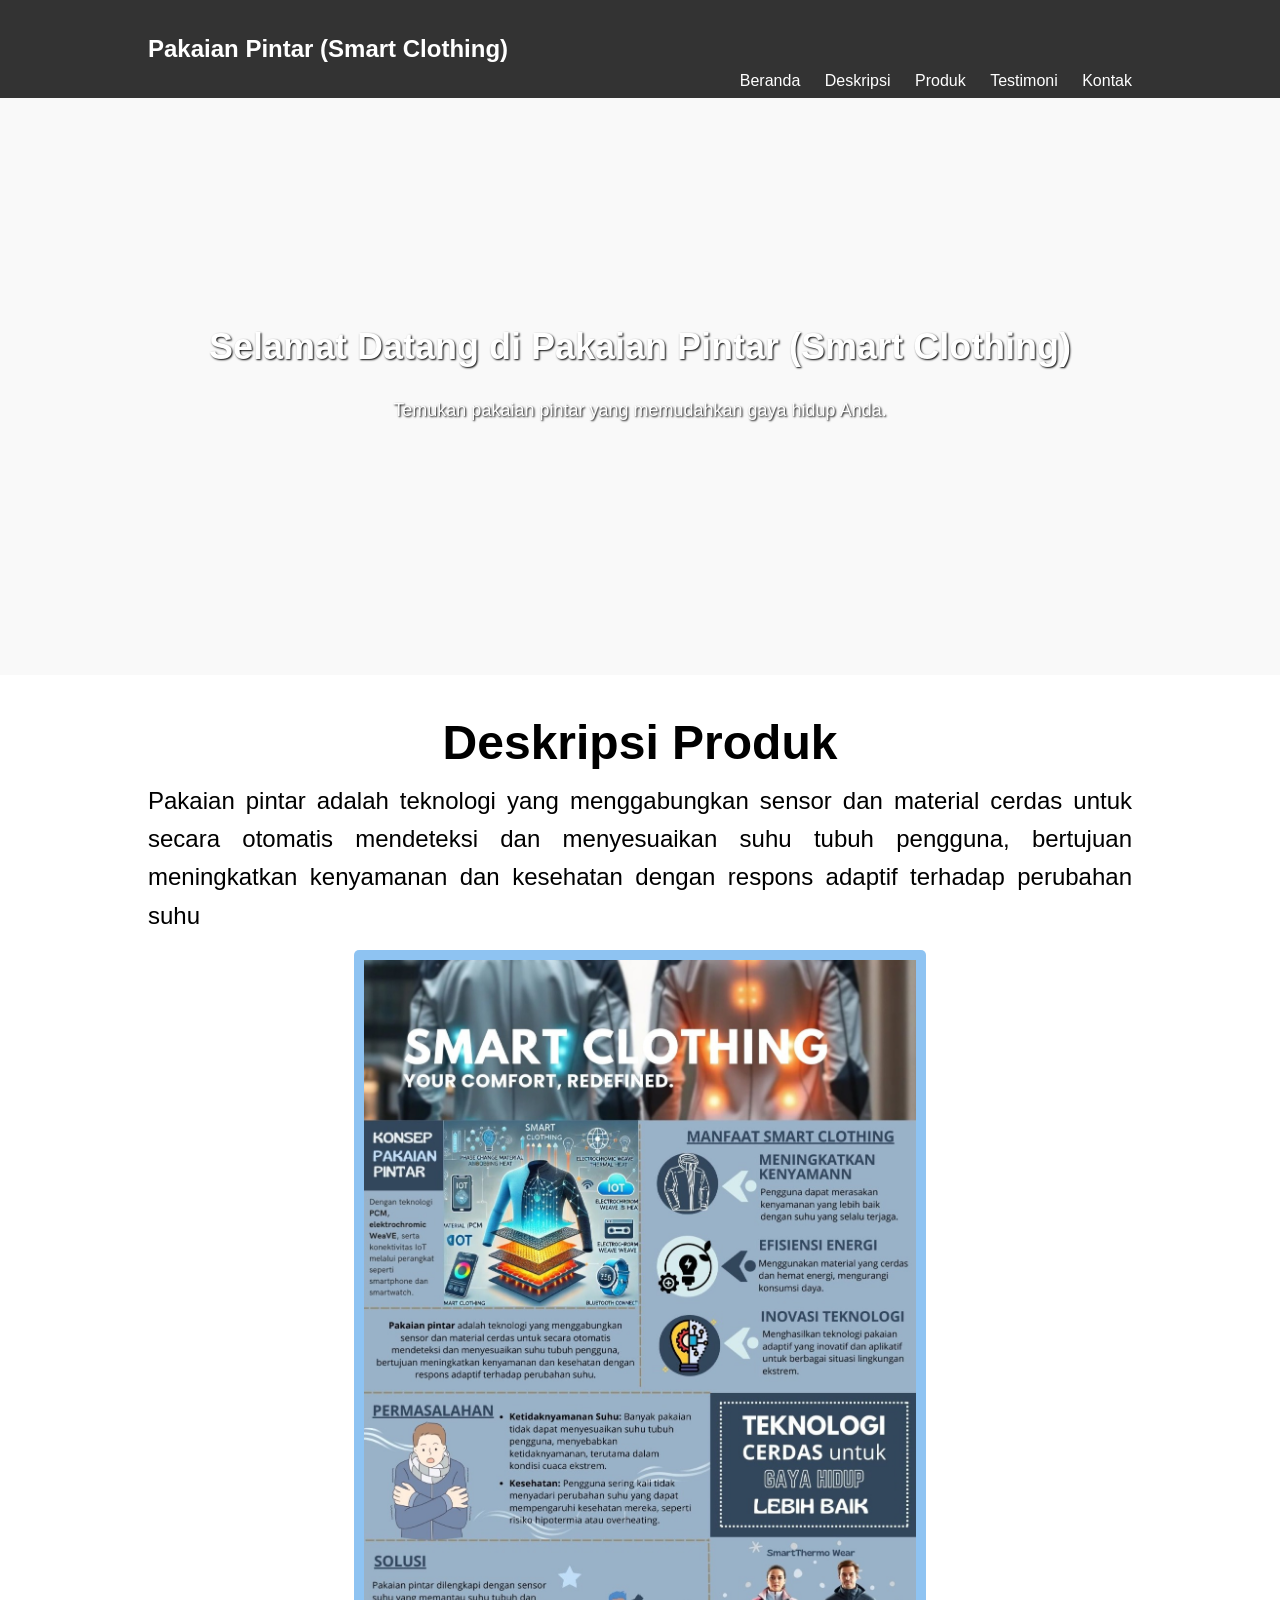
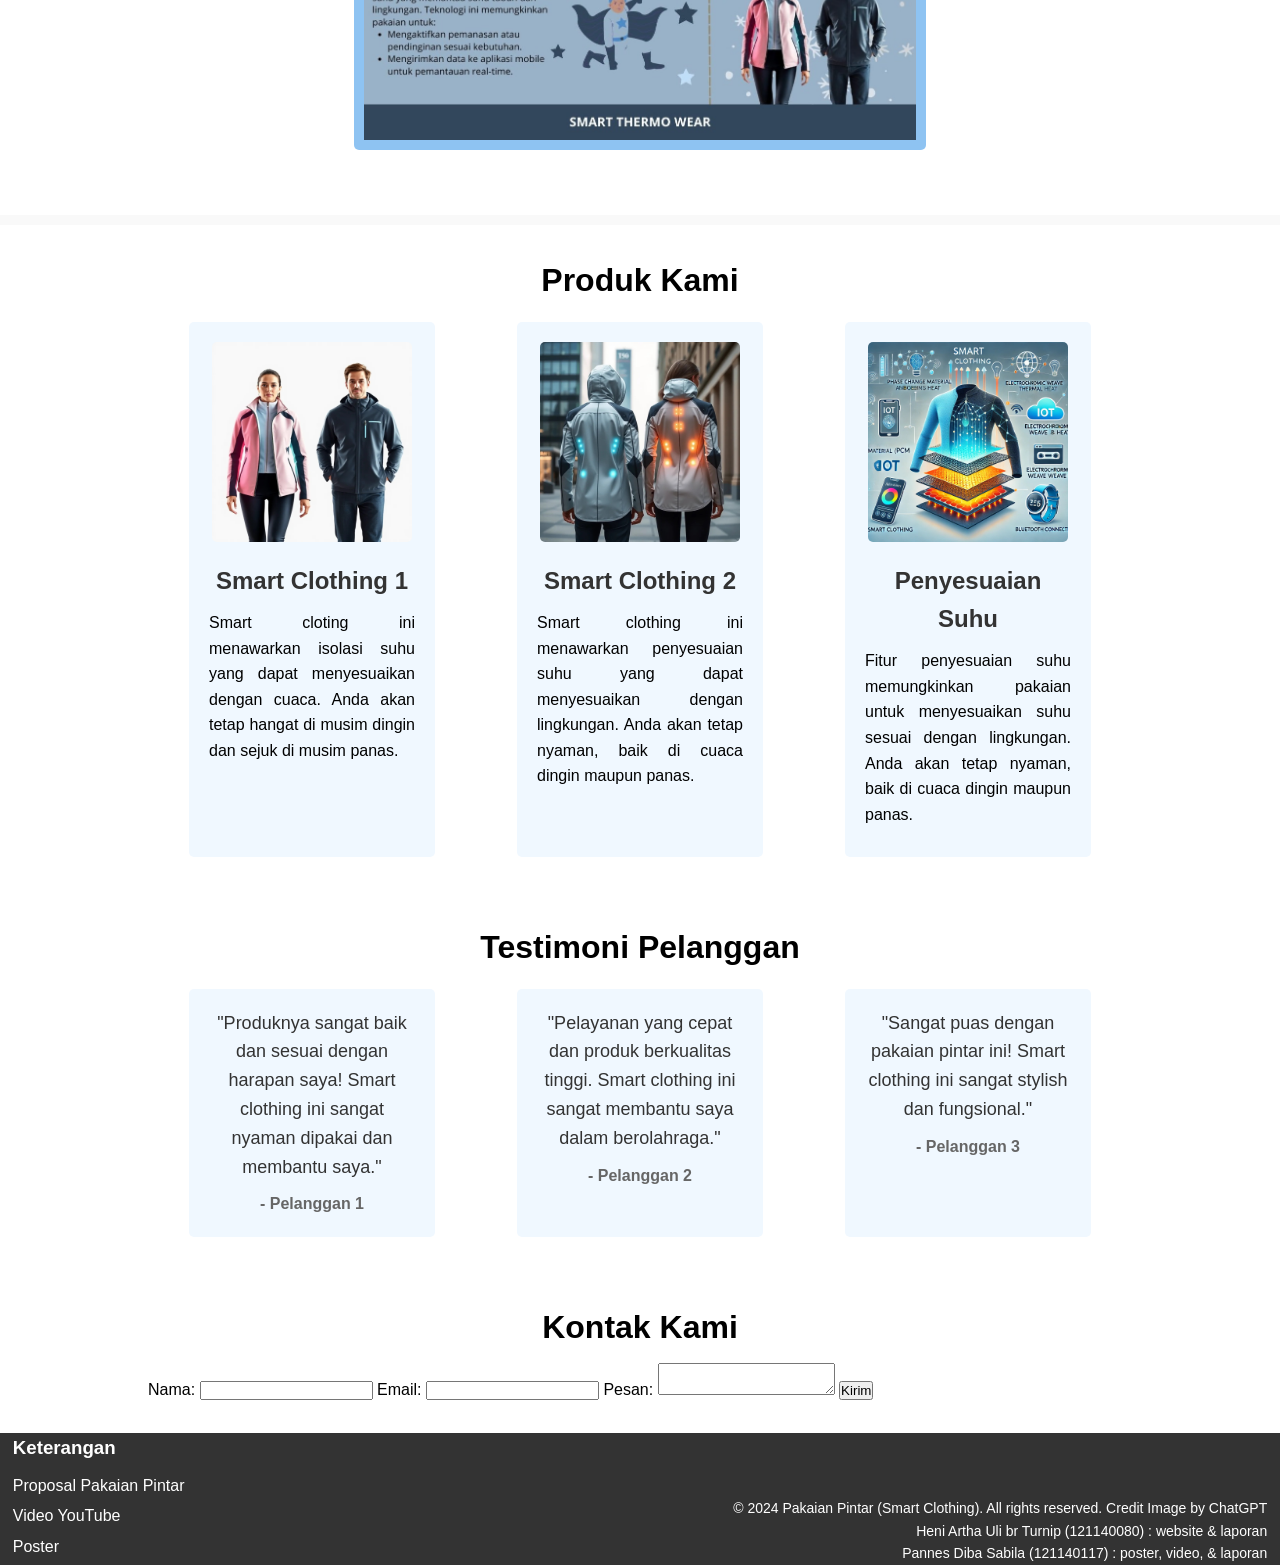
==== commit 16c3ca43: "update link text for video in index.html to 'Poster'" ====
--- a/Tubes/index.html
+++ b/Tubes/index.html
@@ -106,7 +106,7 @@
                 <ul>
                     <li><a href="https://www.overleaf.com/read/vtrpdbsqqxzb#44e91e" target="_blank">Proposal Pakaian Pintar</a></li>
                     <li><a href="https://youtu.be/Jfxy8TkUR9M?si=tGbw7Kemmj2REtax" target="_blank">Video YouTube</a></li>
-                    <li><a href="https://drive.google.com/drive/folders/1NkgT7cQKwZ7mFbqlarhOQmBNJWiSAR_3?usp=sharing" target="_blank">Video YouTube</a></li>
+                    <li><a href="https://drive.google.com/drive/folders/1NkgT7cQKwZ7mFbqlarhOQmBNJWiSAR_3?usp=sharing" target="_blank">Poster</a></li>
                 </ul>
             </div>
             <div class="footer-right">
